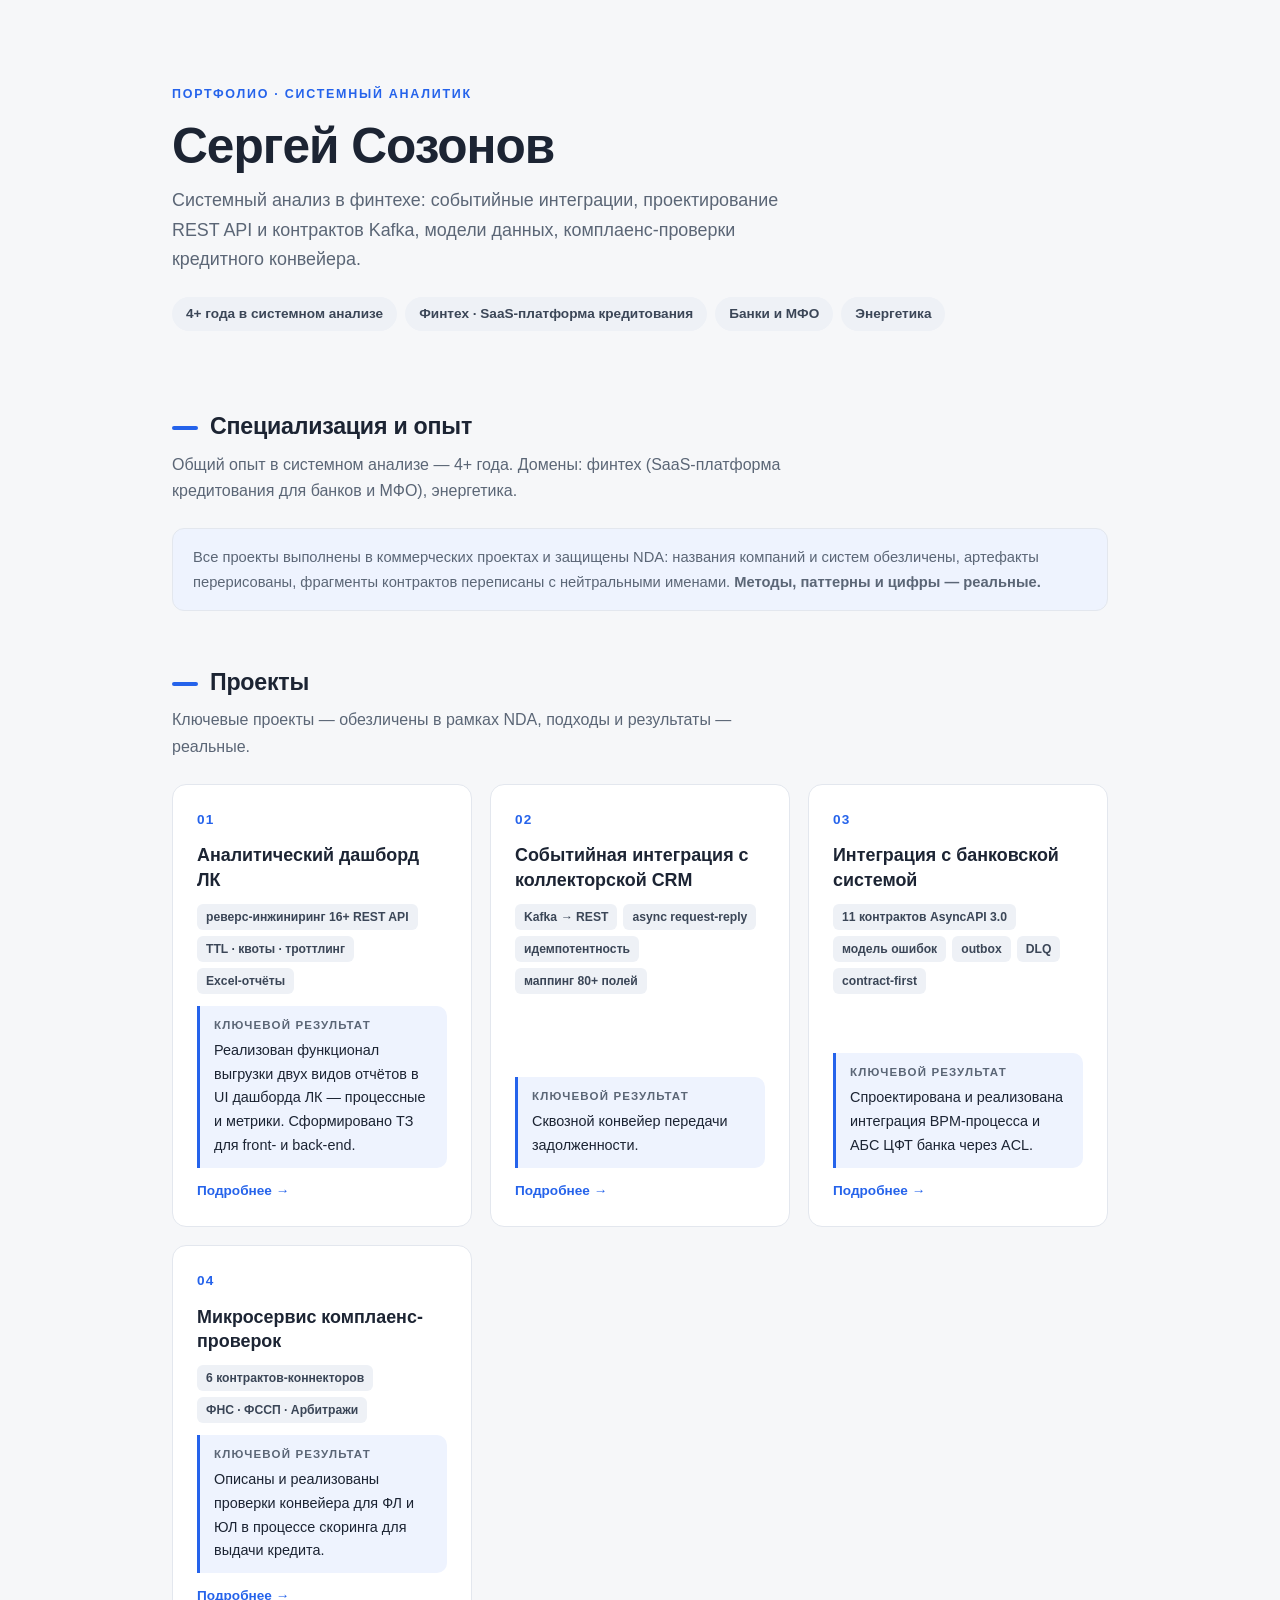
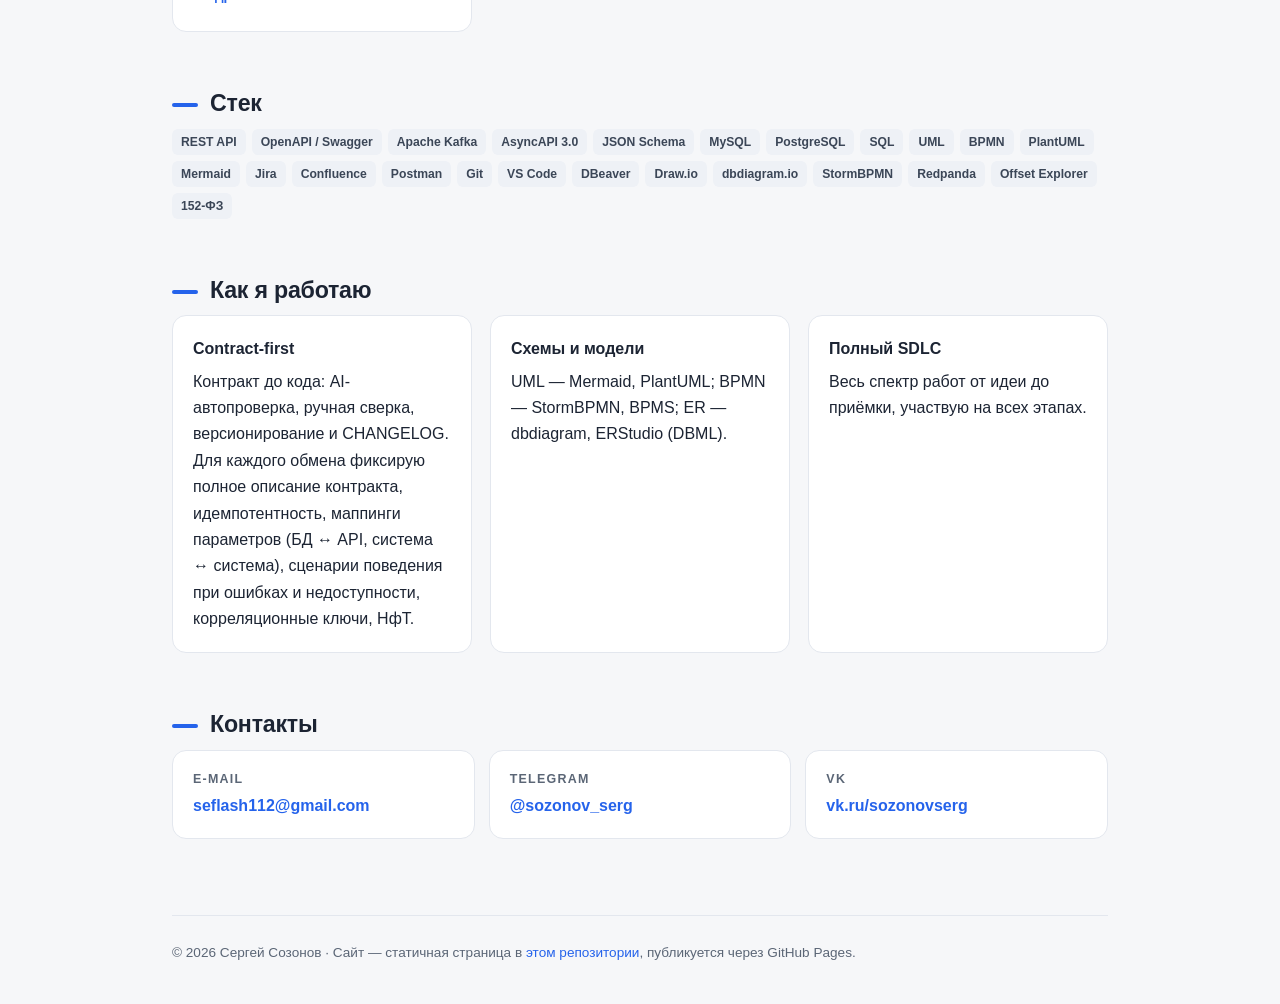
==== docs/index.html @ 2f499149 "Добавлен статичный сайт-портфолио для GitHub Pages (docs/index.html)" ====
<!DOCTYPE html>
<html lang="ru">
<head>
<meta charset="UTF-8">
<meta name="viewport" content="width=device-width, initial-scale=1">
<title>Сергей Созонов — системный аналитик · финтех</title>
<meta name="description" content="Портфолио системного аналитика: событийные интеграции, проектирование REST API и контрактов Kafka, модели данных, комплаенс-проверки кредитного конвейера.">
<meta property="og:title" content="Сергей Созонов — системный аналитик">
<meta property="og:description" content="Событийные интеграции · REST API · Kafka · AsyncAPI · модели данных · комплаенс">
<meta property="og:type" content="website">
<link rel="icon" href="data:image/svg+xml,<svg xmlns='http://www.w3.org/2000/svg' viewBox='0 0 100 100'><rect width='100' height='100' rx='22' fill='%232563eb'/><text x='50' y='69' font-size='52' font-family='Arial' font-weight='bold' fill='white' text-anchor='middle'>SA</text></svg>">
<style>
:root{
  --bg:#f6f7f9;--fg:#1c2433;--muted:#5b6676;--card:#ffffff;--border:#e3e7ee;
  --accent:#2563eb;--accent-soft:#eef3fe;--chip:#eef1f6;--chip-fg:#3b4657
}
@media (prefers-color-scheme:dark){
  :root{
    --bg:#0e1320;--fg:#e8ecf3;--muted:#98a2b3;--card:#161d2e;--border:#263150;
    --accent:#7cb0ff;--accent-soft:#18233d;--chip:#1c2740;--chip-fg:#c3cbdb
  }
}
*{box-sizing:border-box}
html{scroll-behavior:smooth}
body{margin:0;background:var(--bg);color:var(--fg);line-height:1.65;
  font-family:-apple-system,BlinkMacSystemFont,"Segoe UI",Roboto,"Helvetica Neue",Arial,sans-serif;
  -webkit-font-smoothing:antialiased}
.wrap{max-width:980px;margin:0 auto;padding:0 22px}
a{color:var(--accent);text-decoration:none}
a:hover{text-decoration:underline}
.hero{padding:84px 0 30px}
.eyebrow{color:var(--accent);text-transform:uppercase;letter-spacing:.14em;font-size:.78rem;font-weight:700;margin:0 0 14px}
h1{font-size:clamp(2.1rem,5.4vw,3.1rem);line-height:1.12;margin:0 0 12px;letter-spacing:-.02em}
.lead{color:var(--muted);font-size:1.12rem;max-width:64ch;margin:0 0 22px}
.pills{display:flex;flex-wrap:wrap;gap:8px;margin:0;padding:0;list-style:none}
.pill{background:var(--chip);color:var(--chip-fg);border-radius:999px;padding:6px 14px;font-size:.85rem;font-weight:600}
section{padding:46px 0 6px}
h2{font-size:1.45rem;margin:0 0 6px;letter-spacing:-.01em}
h2::before{content:"";display:inline-block;width:26px;height:4px;border-radius:2px;background:var(--accent);margin-right:12px;vertical-align:middle}
.sec-sub{color:var(--muted);margin:0 0 24px;max-width:70ch}
.grid{display:grid;grid-template-columns:repeat(auto-fit,minmax(300px,1fr));gap:18px}
.card{background:var(--card);border:1px solid var(--border);border-radius:14px;padding:24px;display:flex;flex-direction:column;gap:12px;transition:box-shadow .2s,transform .2s}
.card:hover{box-shadow:0 8px 28px rgba(15,23,42,.09);transform:translateY(-2px)}
.num{color:var(--accent);font-weight:800;font-size:.85rem;letter-spacing:.08em}
.card h3{margin:0;font-size:1.12rem;line-height:1.35}
.chips{display:flex;flex-wrap:wrap;gap:6px;margin:0;padding:0;list-style:none}
.chip{background:var(--chip);color:var(--chip-fg);border-radius:6px;padding:3px 9px;font-size:.76rem;font-weight:600}
.res{margin-top:auto;border-left:3px solid var(--accent);background:var(--accent-soft);border-radius:0 10px 10px 0;padding:10px 14px;font-size:.9rem}
.res b{display:block;font-size:.72rem;text-transform:uppercase;letter-spacing:.1em;color:var(--muted);margin-bottom:4px}
.cardlink{font-size:.85rem;font-weight:700}
.callout{background:var(--accent-soft);border:1px solid var(--border);border-radius:12px;padding:16px 20px;font-size:.92rem;color:var(--muted);margin:22px 0 0}
.flow{display:grid;grid-template-columns:repeat(auto-fit,minmax(260px,1fr));gap:18px;list-style:none;padding:0;margin:0}
.flow li{background:var(--card);border:1px solid var(--border);border-radius:14px;padding:20px}
.flow b{display:block;margin-bottom:6px}
.contacts{display:grid;grid-template-columns:repeat(auto-fit,minmax(220px,1fr));gap:14px;margin:0 0 10px;padding:0;list-style:none}
.clink{display:block;background:var(--card);border:1px solid var(--border);border-radius:14px;padding:18px 20px;font-weight:700}
.clink span{display:block;color:var(--muted);font-size:.78rem;text-transform:uppercase;letter-spacing:.1em;font-weight:600;margin-bottom:4px}
.clink:hover{border-color:var(--accent);text-decoration:none;box-shadow:0 6px 20px rgba(37,99,235,.12)}
footer{margin-top:60px;border-top:1px solid var(--border);padding:26px 0 40px;color:var(--muted);font-size:.85rem}
@media (max-width:560px){.hero{padding:56px 0 20px}section{padding:36px 0 4px}}
</style>
</head>
<body>
<div class="wrap">
  <header class="hero">
    <p class="eyebrow">Портфолио · системный аналитик</p>
    <h1>Сергей Созонов</h1>
    <p class="lead">Системный анализ в финтехе: событийные интеграции, проектирование REST&nbsp;API и контрактов Kafka, модели данных, комплаенс-проверки кредитного конвейера.</p>
    <ul class="pills">
      <li class="pill">4+ года в системном анализе</li>
      <li class="pill">Финтех · SaaS-платформа кредитования</li>
      <li class="pill">Банки и МФО</li>
      <li class="pill">Энергетика</li>
    </ul>
  </header>

  <section id="about">
    <h2>Специализация и опыт</h2>
    <p class="sec-sub">Общий опыт в системном анализе — 4+ года. Домены: финтех (SaaS-платформа кредитования для банков и МФО), энергетика.</p>
    <div class="callout">Все проекты выполнены в коммерческих проектах и защищены NDA: названия компаний и систем обезличены, артефакты перерисованы, фрагменты контрактов переписаны с нейтральными именами. <b>Методы, паттерны и цифры — реальные.</b></div>
  </section>

  <section id="projects">
    <h2>Проекты</h2>
    <p class="sec-sub">Ключевые проекты — обезличены в рамках NDA, подходы и результаты — реальные.</p>
    <div class="grid">
      <article class="card">
        <span class="num">01</span>
        <h3>Аналитический дашборд ЛК</h3>
        <ul class="chips"><li class="chip">реверс-инжиниринг 16+ REST API</li><li class="chip">TTL · квоты · троттлинг</li><li class="chip">Excel-отчёты</li></ul>
        <div class="res"><b>Ключевой результат</b>Реализован функционал выгрузки двух видов отчётов в UI дашборда ЛК — процессные и метрики. Сформировано ТЗ для front- и back-end.</div>
        <a class="cardlink" href="https://github.com/SeFlash/portfolio_SA/blob/main/01-dashboard.md">Подробнее →</a>
      </article>
      <article class="card">
        <span class="num">02</span>
        <h3>Событийная интеграция с коллекторской CRM</h3>
        <ul class="chips"><li class="chip">Kafka → REST</li><li class="chip">async request-reply</li><li class="chip">идемпотентность</li><li class="chip">маппинг 80+ полей</li></ul>
        <div class="res"><b>Ключевой результат</b>Сквозной конвейер передачи задолженности.</div>
        <a class="cardlink" href="https://github.com/SeFlash/portfolio_SA/blob/main/02-collection.md">Подробнее →</a>
      </article>
      <article class="card">
        <span class="num">03</span>
        <h3>Интеграция с банковской системой</h3>
        <ul class="chips"><li class="chip">11 контрактов AsyncAPI 3.0</li><li class="chip">модель ошибок</li><li class="chip">outbox</li><li class="chip">DLQ</li><li class="chip">contract-first</li></ul>
        <div class="res"><b>Ключевой результат</b>Спроектирована и реализована интеграция BPM-процесса и АБС ЦФТ банка через ACL.</div>
        <a class="cardlink" href="https://github.com/SeFlash/portfolio_SA/blob/main/03-bank.md">Подробнее →</a>
      </article>
      <article class="card">
        <span class="num">04</span>
        <h3>Микросервис комплаенс-проверок</h3>
        <ul class="chips"><li class="chip">6 контрактов-коннекторов</li><li class="chip">ФНС · ФССП · Арбитражи</li></ul>
        <div class="res"><b>Ключевой результат</b>Описаны и реализованы проверки конвейера для ФЛ и ЮЛ в процессе скоринга для выдачи кредита.</div>
        <a class="cardlink" href="https://github.com/SeFlash/portfolio_SA/blob/main/04-compliance.md">Подробнее →</a>
      </article>
    </div>
  </section>

  <section id="stack">
    <h2>Стек</h2>
    <ul class="chips">
      <li class="chip">REST API</li><li class="chip">OpenAPI / Swagger</li><li class="chip">Apache Kafka</li>
      <li class="chip">AsyncAPI 3.0</li><li class="chip">JSON Schema</li><li class="chip">MySQL</li>
      <li class="chip">PostgreSQL</li><li class="chip">SQL</li><li class="chip">UML</li>
      <li class="chip">BPMN</li><li class="chip">PlantUML</li><li class="chip">Mermaid</li>
      <li class="chip">Jira</li><li class="chip">Confluence</li><li class="chip">Postman</li>
      <li class="chip">Git</li><li class="chip">VS Code</li><li class="chip">DBeaver</li>
      <li class="chip">Draw.io</li><li class="chip">dbdiagram.io</li><li class="chip">StormBPMN</li>
      <li class="chip">Redpanda</li><li class="chip">Offset Explorer</li><li class="chip">152-ФЗ</li>
    </ul>
  </section>

  <section id="how">
    <h2>Как я работаю</h2>
    <ul class="flow">
      <li><b>Contract-first</b>Контракт до кода: AI-автопроверка, ручная сверка, версионирование и CHANGELOG. Для каждого обмена фиксирую полное описание контракта, идемпотентность, маппинги параметров (БД ↔ API, система ↔ система), сценарии поведения при ошибках и недоступности, корреляционные ключи, НфТ.</li>
      <li><b>Схемы и модели</b>UML — Mermaid, PlantUML; BPMN — StormBPMN, BPMS; ER — dbdiagram, ERStudio (DBML).</li>
      <li><b>Полный SDLC</b>Весь спектр работ от идеи до приёмки, участвую на всех этапах.</li>
    </ul>
  </section>

  <section id="contacts">
    <h2>Контакты</h2>
    <ul class="contacts">
      <li><a class="clink" href="mailto:seflash112@gmail.com"><span>E-mail</span>seflash112@gmail.com</a></li>
      <li><a class="clink" href="https://t.me/sozonov_serg"><span>Telegram</span>@sozonov_serg</a></li>
      <li><a class="clink" href="https://vk.ru/sozonovserg"><span>VK</span>vk.ru/sozonovserg</a></li>
    </ul>
  </section>

  <footer>© 2026 Сергей Созонов · Сайт — статичная страница в <a href="https://github.com/SeFlash/portfolio_SA">этом репозитории</a>, публикуется через GitHub Pages.</footer>
</div>
</body>
</html>
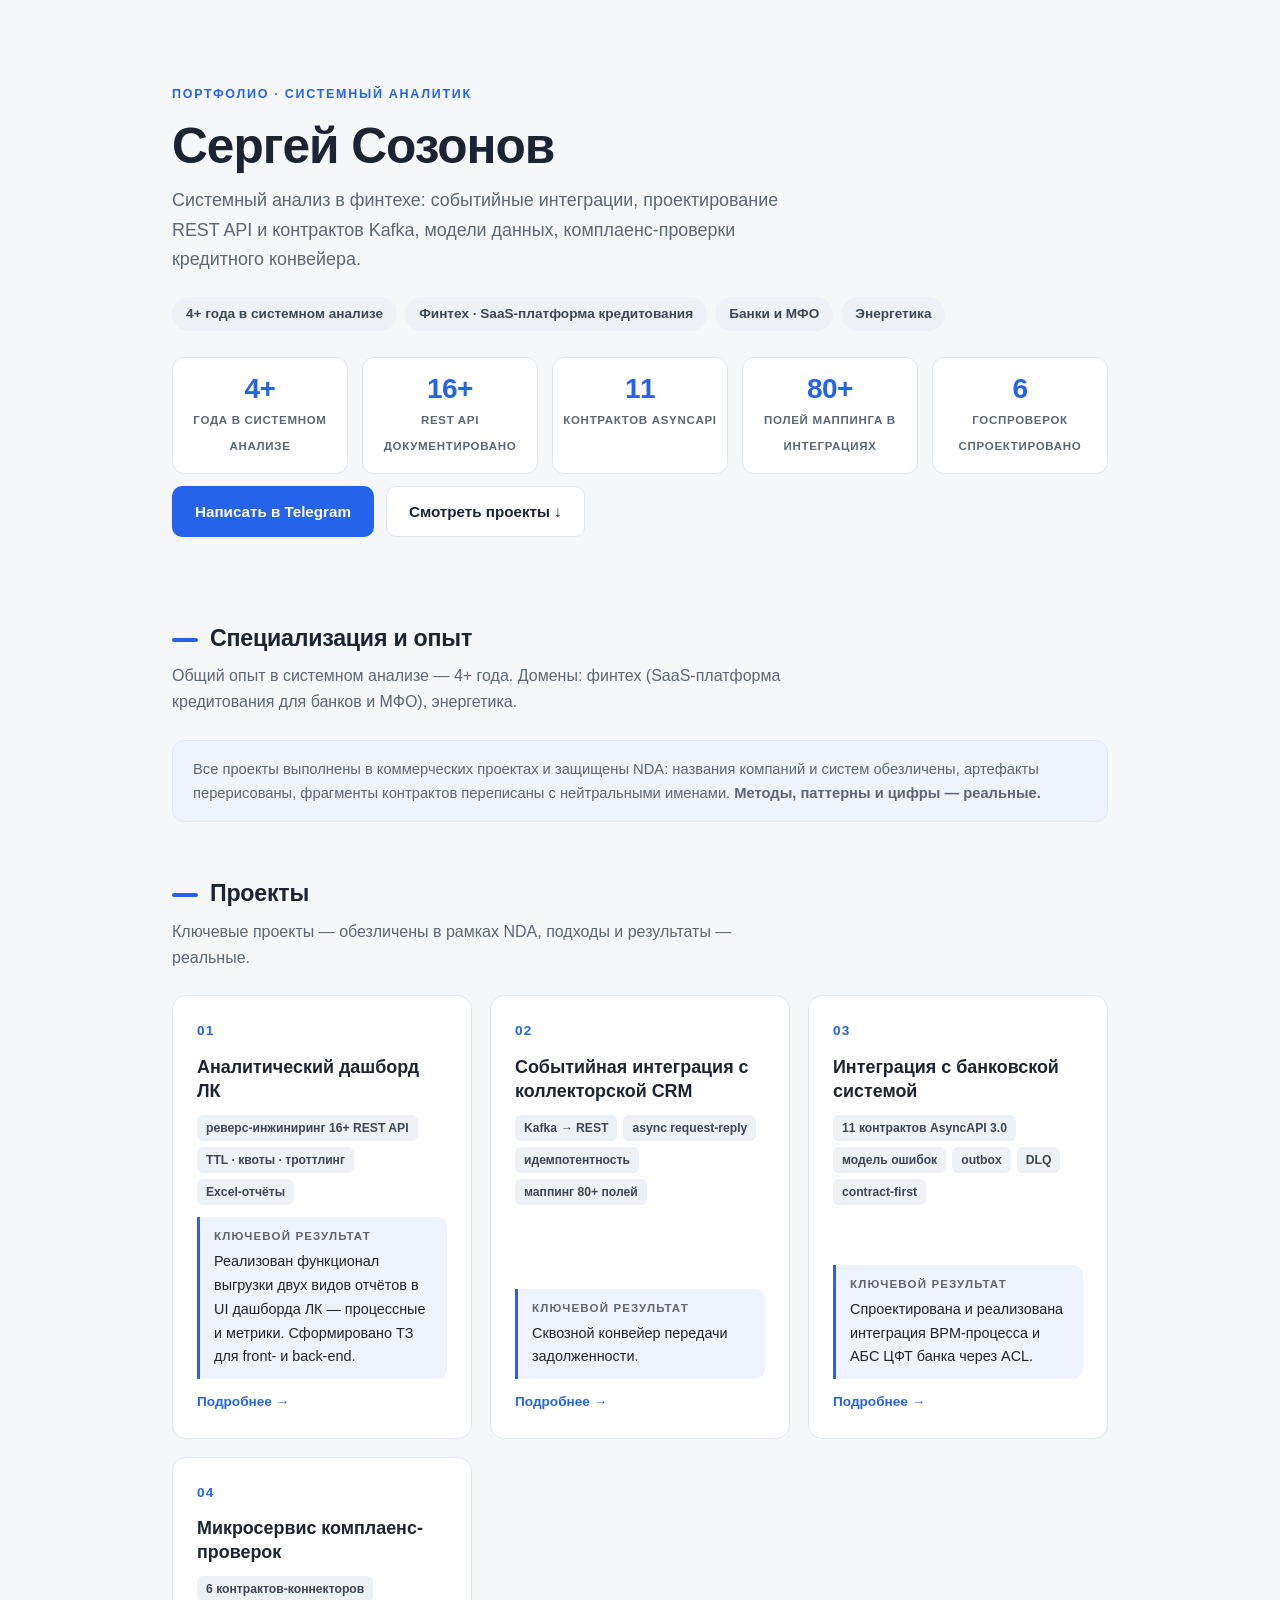
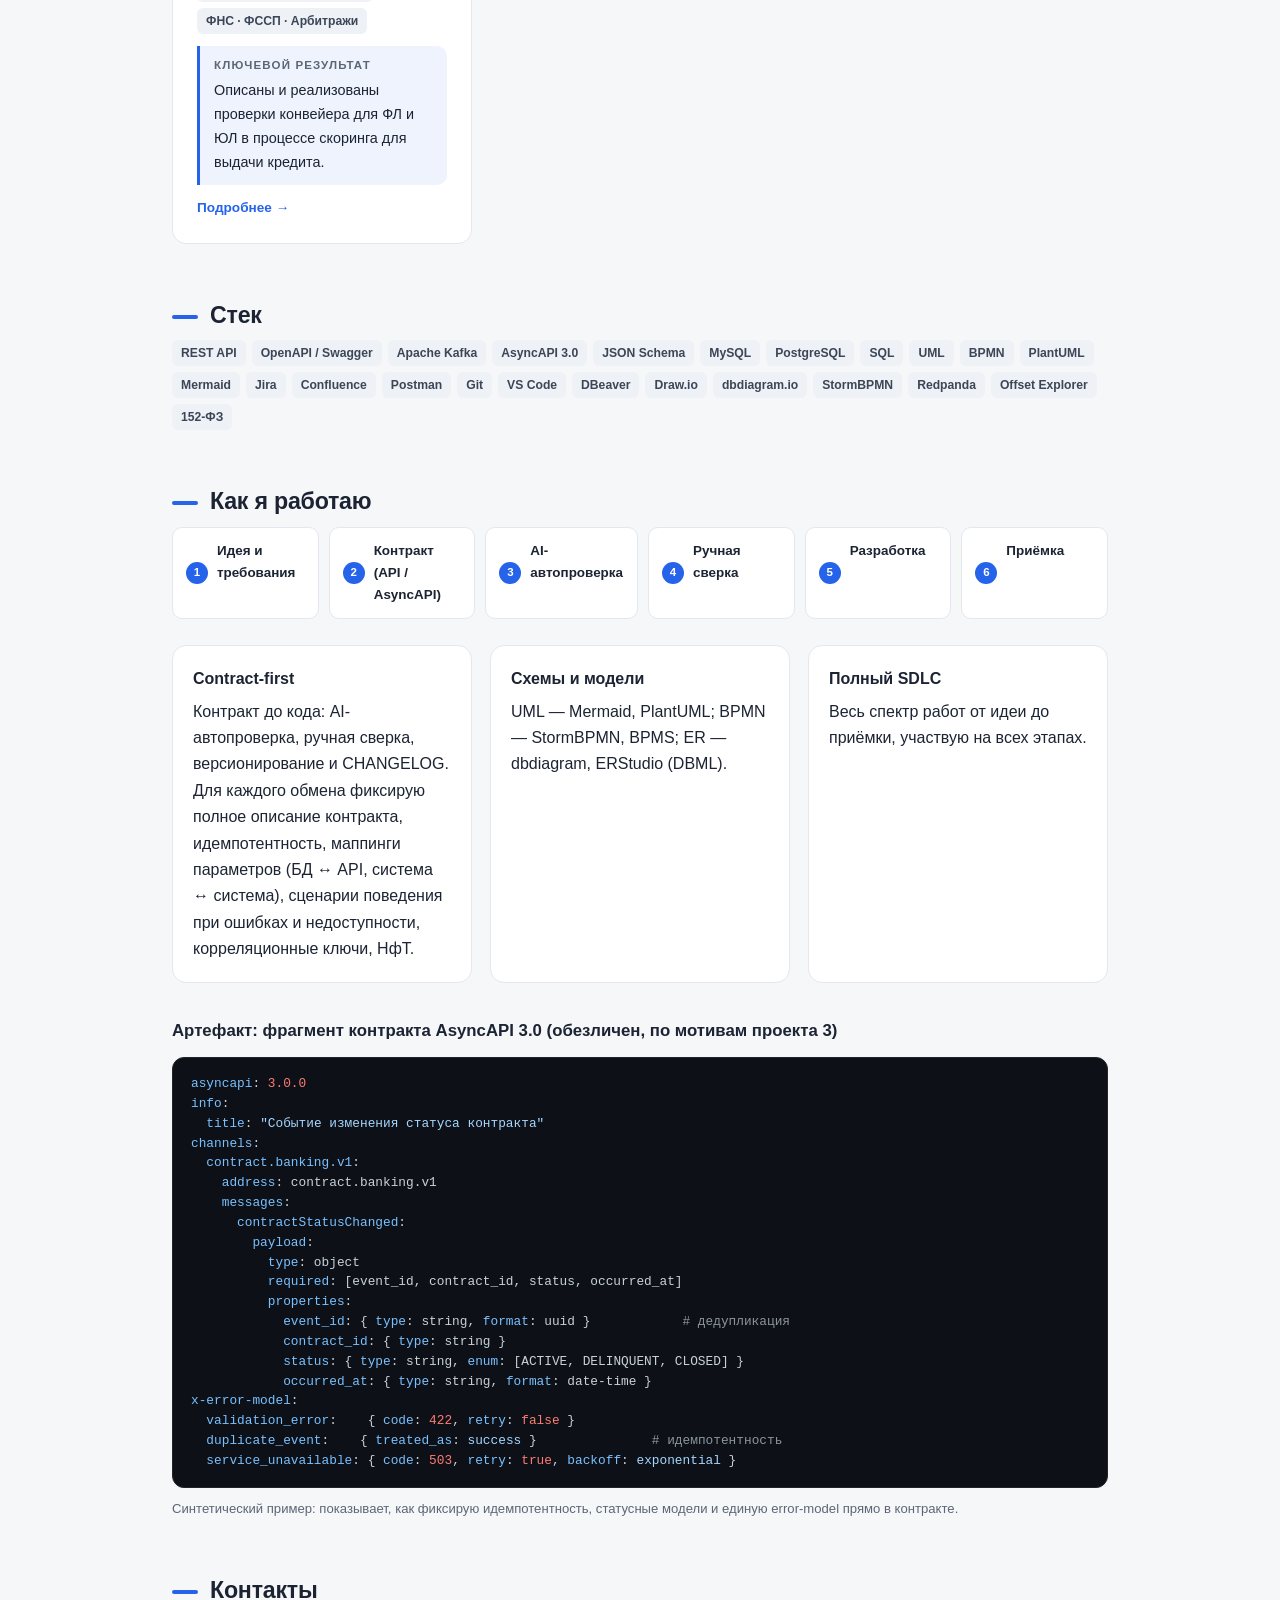
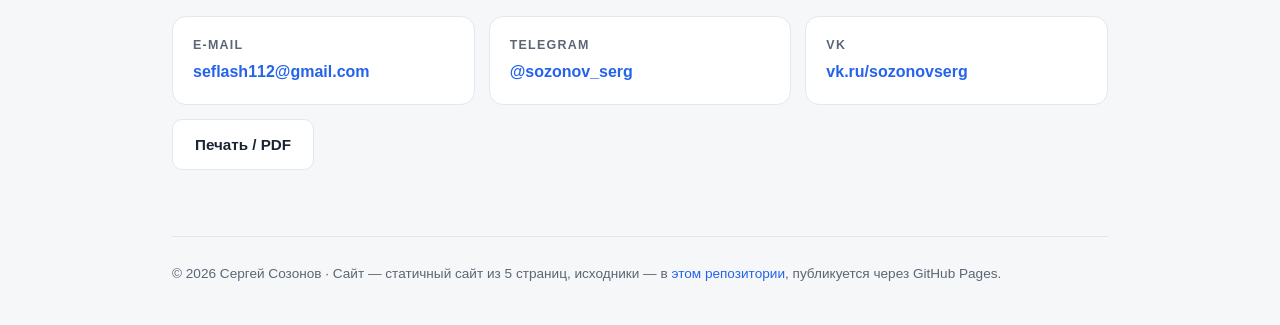
==== commit 09dd676c: "Собран сайт: детальные страницы 4 проектов, стили; удалены og-картинка и связанные мета-теги" ====
--- a/docs/index.html
+++ b/docs/index.html
@@ -34,6 +34,27 @@
 .lead{color:var(--muted);font-size:1.12rem;max-width:64ch;margin:0 0 22px}
 .pills{display:flex;flex-wrap:wrap;gap:8px;margin:0;padding:0;list-style:none}
 .pill{background:var(--chip);color:var(--chip-fg);border-radius:999px;padding:6px 14px;font-size:.85rem;font-weight:600}
+.stats{display:grid;grid-template-columns:repeat(auto-fit,minmax(140px,1fr));gap:14px;margin:26px 0 10px}
+.stat{background:var(--card);border:1px solid var(--border);border-radius:12px;padding:14px 10px;text-align:center}
+.stat b{display:block;font-size:1.75rem;color:var(--accent);letter-spacing:-.02em;line-height:1.2}
+.stat span{font-size:.72rem;color:var(--muted);text-transform:uppercase;letter-spacing:.06em;font-weight:600}
+.cta{display:flex;gap:12px;flex-wrap:wrap;margin:12px 0 6px}
+.btn{display:inline-block;border-radius:10px;padding:12px 22px;font-weight:700;font-size:.95rem;border:1px solid transparent;transition:transform .15s,box-shadow .15s,border-color .15s}
+.btn:hover{text-decoration:none;transform:translateY(-1px)}
+.btn-primary{background:var(--accent);color:#fff}
+.btn-primary:hover{box-shadow:0 6px 18px rgba(37,99,235,.35)}
+.btn-ghost{border-color:var(--border);color:var(--fg);background:var(--card)}
+.btn-ghost:hover{border-color:var(--accent)}
+.pipeline{display:flex;flex-wrap:wrap;gap:10px;list-style:none;padding:0;margin:0 0 26px;counter-reset:pl}
+.pipeline li{position:relative;flex:1 1 140px;background:var(--card);border:1px solid var(--border);border-radius:10px;padding:12px 14px 12px 44px;font-size:.84rem;font-weight:600}
+.pipeline li::before{counter-increment:pl;content:counter(pl);position:absolute;left:13px;top:50%;transform:translateY(-50%);width:22px;height:22px;border-radius:50%;background:var(--accent);color:#fff;font-size:.72rem;display:flex;align-items:center;justify-content:center;font-weight:800}
+.artifact-h{font-size:1.05rem;margin:34px 0 12px}
+pre.code{background:#0d1117;color:#c9d1d9;border:1px solid #21262d;border-radius:12px;padding:16px 18px;overflow:auto;font-size:.8rem;line-height:1.55;margin:0 0 10px;font-family:ui-monospace,SFMono-Regular,Menlo,Consolas,monospace}
+pre.code .k{color:#79c0ff}pre.code .s{color:#a5d6ff}pre.code .c{color:#8b949e}pre.code .n{color:#ff7b72}
+.artifact-note{color:var(--muted);font-size:.82rem;margin:0}
+.reveal{opacity:0;transform:translateY(14px);transition:opacity .5s ease,transform .5s ease}
+.reveal.in{opacity:1;transform:none}
+@media (prefers-reduced-motion:reduce){.reveal{opacity:1;transform:none;transition:none}}
 section{padding:46px 0 6px}
 h2{font-size:1.45rem;margin:0 0 6px;letter-spacing:-.01em}
 h2::before{content:"";display:inline-block;width:26px;height:4px;border-radius:2px;background:var(--accent);margin-right:12px;vertical-align:middle}
@@ -58,6 +79,15 @@
 .clink:hover{border-color:var(--accent);text-decoration:none;box-shadow:0 6px 20px rgba(37,99,235,.12)}
 footer{margin-top:60px;border-top:1px solid var(--border);padding:26px 0 40px;color:var(--muted);font-size:.85rem}
 @media (max-width:560px){.hero{padding:56px 0 20px}section{padding:36px 0 4px}}
+@media print{
+  body{background:#fff;color:#111}
+  .no-print{display:none}
+  .cta{display:none}
+  section{padding:18px 0 2px}
+  .card,.stat{break-inside:avoid;box-shadow:none;transform:none}
+  .reveal{opacity:1;transform:none}
+  h2{break-after:avoid}
+}
 </style>
 </head>
 <body>
@@ -72,6 +102,17 @@
       <li class="pill">Банки и МФО</li>
       <li class="pill">Энергетика</li>
     </ul>
+    <div class="stats">
+      <div class="stat"><b data-n="4" data-suffix="+">4+</b><span>года в системном анализе</span></div>
+      <div class="stat"><b data-n="16" data-suffix="+">16+</b><span>REST API документировано</span></div>
+      <div class="stat"><b data-n="11">11</b><span>контрактов AsyncAPI</span></div>
+      <div class="stat"><b data-n="80" data-suffix="+">80+</b><span>полей маппинга в интеграциях</span></div>
+      <div class="stat"><b data-n="6">6</b><span>госпроверок спроектировано</span></div>
+    </div>
+    <div class="cta">
+      <a class="btn btn-primary" href="https://t.me/sozonov_serg">Написать в Telegram</a>
+      <a class="btn btn-ghost" href="#projects">Смотреть проекты ↓</a>
+    </div>
   </header>
 
   <section id="about">
@@ -89,28 +130,28 @@
         <h3>Аналитический дашборд ЛК</h3>
         <ul class="chips"><li class="chip">реверс-инжиниринг 16+ REST API</li><li class="chip">TTL · квоты · троттлинг</li><li class="chip">Excel-отчёты</li></ul>
         <div class="res"><b>Ключевой результат</b>Реализован функционал выгрузки двух видов отчётов в UI дашборда ЛК — процессные и метрики. Сформировано ТЗ для front- и back-end.</div>
-        <a class="cardlink" href="https://github.com/SeFlash/portfolio_SA/blob/main/01-dashboard.md">Подробнее →</a>
+        <a class="cardlink" href="01-dashboard.html">Подробнее →</a>
       </article>
       <article class="card">
         <span class="num">02</span>
         <h3>Событийная интеграция с коллекторской CRM</h3>
         <ul class="chips"><li class="chip">Kafka → REST</li><li class="chip">async request-reply</li><li class="chip">идемпотентность</li><li class="chip">маппинг 80+ полей</li></ul>
         <div class="res"><b>Ключевой результат</b>Сквозной конвейер передачи задолженности.</div>
-        <a class="cardlink" href="https://github.com/SeFlash/portfolio_SA/blob/main/02-collection.md">Подробнее →</a>
+        <a class="cardlink" href="02-collection.html">Подробнее →</a>
       </article>
       <article class="card">
         <span class="num">03</span>
         <h3>Интеграция с банковской системой</h3>
         <ul class="chips"><li class="chip">11 контрактов AsyncAPI 3.0</li><li class="chip">модель ошибок</li><li class="chip">outbox</li><li class="chip">DLQ</li><li class="chip">contract-first</li></ul>
         <div class="res"><b>Ключевой результат</b>Спроектирована и реализована интеграция BPM-процесса и АБС ЦФТ банка через ACL.</div>
-        <a class="cardlink" href="https://github.com/SeFlash/portfolio_SA/blob/main/03-bank.md">Подробнее →</a>
+        <a class="cardlink" href="03-bank.html">Подробнее →</a>
       </article>
       <article class="card">
         <span class="num">04</span>
         <h3>Микросервис комплаенс-проверок</h3>
         <ul class="chips"><li class="chip">6 контрактов-коннекторов</li><li class="chip">ФНС · ФССП · Арбитражи</li></ul>
         <div class="res"><b>Ключевой результат</b>Описаны и реализованы проверки конвейера для ФЛ и ЮЛ в процессе скоринга для выдачи кредита.</div>
-        <a class="cardlink" href="https://github.com/SeFlash/portfolio_SA/blob/main/04-compliance.md">Подробнее →</a>
+        <a class="cardlink" href="04-compliance.html">Подробнее →</a>
       </article>
     </div>
   </section>
@@ -131,11 +172,41 @@
 
   <section id="how">
     <h2>Как я работаю</h2>
+    <ol class="pipeline">
+      <li>Идея и требования</li>
+      <li>Контракт (API / AsyncAPI)</li>
+      <li>AI-автопроверка</li>
+      <li>Ручная сверка</li>
+      <li>Разработка</li>
+      <li>Приёмка</li>
+    </ol>
     <ul class="flow">
       <li><b>Contract-first</b>Контракт до кода: AI-автопроверка, ручная сверка, версионирование и CHANGELOG. Для каждого обмена фиксирую полное описание контракта, идемпотентность, маппинги параметров (БД ↔ API, система ↔ система), сценарии поведения при ошибках и недоступности, корреляционные ключи, НфТ.</li>
       <li><b>Схемы и модели</b>UML — Mermaid, PlantUML; BPMN — StormBPMN, BPMS; ER — dbdiagram, ERStudio (DBML).</li>
       <li><b>Полный SDLC</b>Весь спектр работ от идеи до приёмки, участвую на всех этапах.</li>
     </ul>
+    <h3 class="artifact-h">Артефакт: фрагмент контракта AsyncAPI 3.0 (обезличен, по мотивам проекта 3)</h3>
+    <pre class="code"><span class="k">asyncapi</span>: <span class="n">3.0.0</span>
+<span class="k">info</span>:
+  <span class="k">title</span>: <span class="s">"Событие изменения статуса контракта"</span>
+<span class="k">channels</span>:
+  <span class="k">contract.banking.v1</span>:
+    <span class="k">address</span>: contract.banking.v1
+    <span class="k">messages</span>:
+      <span class="k">contractStatusChanged</span>:
+        <span class="k">payload</span>:
+          <span class="k">type</span>: object
+          <span class="k">required</span>: [event_id, contract_id, status, occurred_at]
+          <span class="k">properties</span>:
+            <span class="k">event_id</span>: { <span class="k">type</span>: string, <span class="k">format</span>: uuid }            <span class="c"># дедупликация</span>
+            <span class="k">contract_id</span>: { <span class="k">type</span>: string }
+            <span class="k">status</span>: { <span class="k">type</span>: string, <span class="k">enum</span>: [ACTIVE, DELINQUENT, CLOSED] }
+            <span class="k">occurred_at</span>: { <span class="k">type</span>: string, <span class="k">format</span>: date-time }
+<span class="k">x-error-model</span>:
+  <span class="k">validation_error</span>:    { <span class="k">code</span>: <span class="n">422</span>, <span class="k">retry</span>: <span class="n">false</span> }
+  <span class="k">duplicate_event</span>:    { <span class="k">treated_as</span>: <span class="s">success</span> }               <span class="c"># идемпотентность</span>
+  <span class="k">service_unavailable</span>: { <span class="k">code</span>: <span class="n">503</span>, <span class="k">retry</span>: <span class="n">true</span>, <span class="k">backoff</span>: <span class="s">exponential</span> }</pre>
+    <p class="artifact-note">Синтетический пример: показывает, как фиксирую идемпотентность, статусные модели и единую error-model прямо в контракте.</p>
   </section>
 
   <section id="contacts">
@@ -145,10 +216,26 @@
       <li><a class="clink" href="https://t.me/sozonov_serg"><span>Telegram</span>@sozonov_serg</a></li>
       <li><a class="clink" href="https://vk.ru/sozonovserg"><span>VK</span>vk.ru/sozonovserg</a></li>
     </ul>
-  </section>
-
-  <footer>© 2026 Сергей Созонов · Сайт — статичная страница в <a href="https://github.com/SeFlash/portfolio_SA">этом репозитории</a>, публикуется через GitHub Pages.</footer>
+    <p class="no-print" style="margin:14px 0 0"><a class="btn btn-ghost" href="#" onclick="window.print();return false">Печать / PDF</a></p>
+  </section>
+
+  <footer>© 2026 Сергей Созонов · Сайт — статичный сайт из 5 страниц, исходники — в <a href="https://github.com/SeFlash/portfolio_SA">этом репозитории</a>, публикуется через GitHub Pages.</footer>
 </div>
+<script>
+(function(){
+  document.querySelectorAll('.stat b').forEach(function(el){
+    var target=parseFloat(el.dataset.n)||0,suffix=el.dataset.suffix||'',t0=null,dur=900;
+    function step(t){if(!t0)t0=t;var p=Math.min((t-t0)/dur,1);p=1-Math.pow(1-p,3);
+      el.textContent=Math.round(target*p)+suffix;if(p<1)requestAnimationFrame(step);}
+    requestAnimationFrame(step);
+  });
+  document.querySelectorAll('section,.card').forEach(function(el){el.classList.add('reveal')});
+  var io=new IntersectionObserver(function(es){es.forEach(function(e){
+    if(e.isIntersecting){e.target.classList.add('in');io.unobserve(e.target);}
+  })},{threshold:.1});
+  document.querySelectorAll('.reveal').forEach(function(el){io.observe(el)});
+})();
+</script>
 </body>
 </html>
 
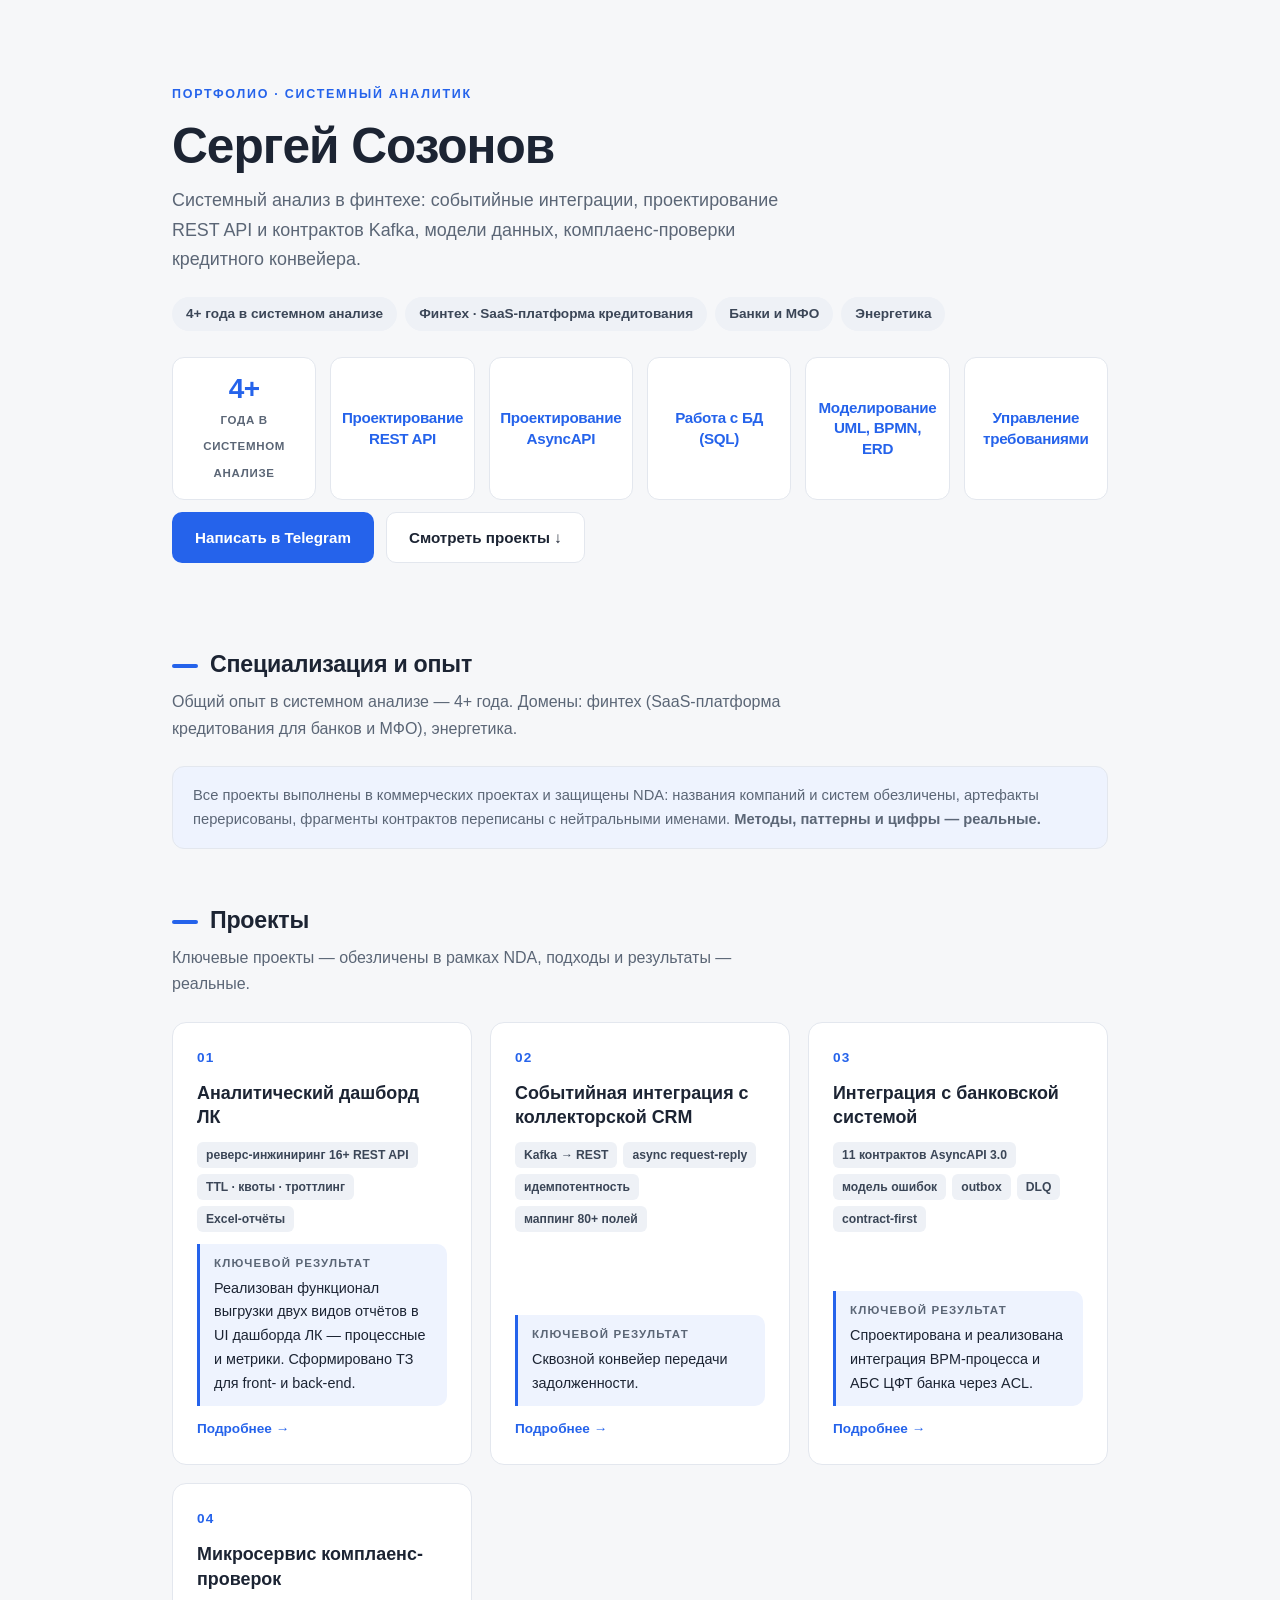
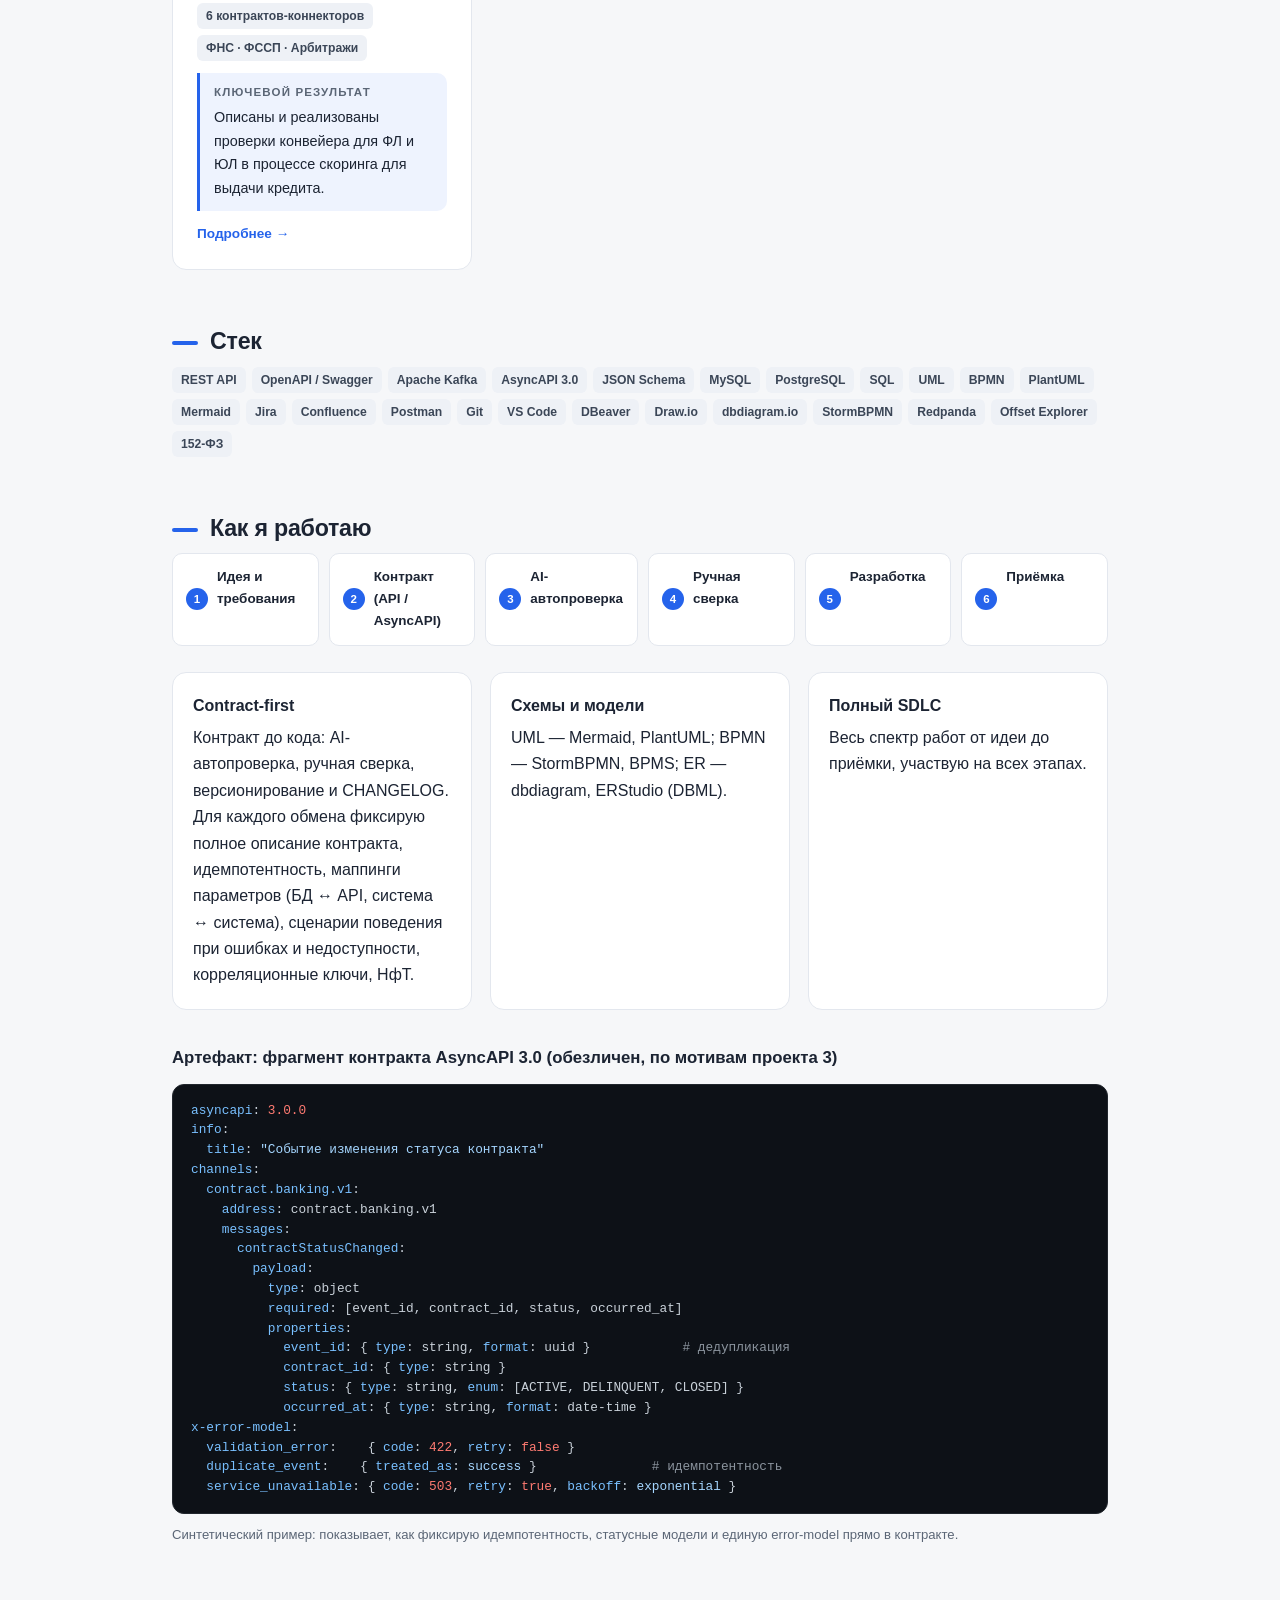
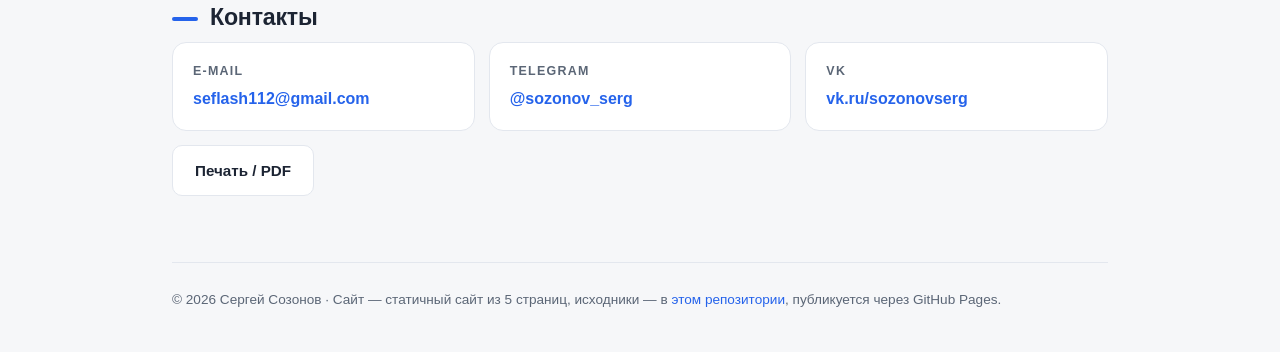
==== commit 1eefdb5c: "Блок статистики на главной заменён на компетенции (REST/AsyncAPI, SQL, UML/BPMN/ERD, управление треб" ====
--- a/docs/index.html
+++ b/docs/index.html
@@ -38,6 +38,8 @@
 .stat{background:var(--card);border:1px solid var(--border);border-radius:12px;padding:14px 10px;text-align:center}
 .stat b{display:block;font-size:1.75rem;color:var(--accent);letter-spacing:-.02em;line-height:1.2}
 .stat span{font-size:.72rem;color:var(--muted);text-transform:uppercase;letter-spacing:.06em;font-weight:600}
+.stat.skill{display:flex;align-items:center;justify-content:center;min-height:88px;padding:14px 16px}
+.stat.skill b{font-size:.95rem;color:var(--accent);font-weight:700;line-height:1.35}
 .cta{display:flex;gap:12px;flex-wrap:wrap;margin:12px 0 6px}
 .btn{display:inline-block;border-radius:10px;padding:12px 22px;font-weight:700;font-size:.95rem;border:1px solid transparent;transition:transform .15s,box-shadow .15s,border-color .15s}
 .btn:hover{text-decoration:none;transform:translateY(-1px)}
@@ -104,10 +106,11 @@
     </ul>
     <div class="stats">
       <div class="stat"><b data-n="4" data-suffix="+">4+</b><span>года в системном анализе</span></div>
-      <div class="stat"><b data-n="16" data-suffix="+">16+</b><span>REST API документировано</span></div>
-      <div class="stat"><b data-n="11">11</b><span>контрактов AsyncAPI</span></div>
-      <div class="stat"><b data-n="80" data-suffix="+">80+</b><span>полей маппинга в интеграциях</span></div>
-      <div class="stat"><b data-n="6">6</b><span>госпроверок спроектировано</span></div>
+      <div class="stat skill"><b>Проектирование REST API</b></div>
+      <div class="stat skill"><b>Проектирование AsyncAPI</b></div>
+      <div class="stat skill"><b>Работа с БД (SQL)</b></div>
+      <div class="stat skill"><b>Моделирование UML, BPMN, ERD</b></div>
+      <div class="stat skill"><b>Управление требованиями</b></div>
     </div>
     <div class="cta">
       <a class="btn btn-primary" href="https://t.me/sozonov_serg">Написать в Telegram</a>
@@ -223,7 +226,7 @@
 </div>
 <script>
 (function(){
-  document.querySelectorAll('.stat b').forEach(function(el){
+  document.querySelectorAll('.stat b[data-n]').forEach(function(el){
     var target=parseFloat(el.dataset.n)||0,suffix=el.dataset.suffix||'',t0=null,dur=900;
     function step(t){if(!t0)t0=t;var p=Math.min((t-t0)/dur,1);p=1-Math.pow(1-p,3);
       el.textContent=Math.round(target*p)+suffix;if(p<1)requestAnimationFrame(step);}
